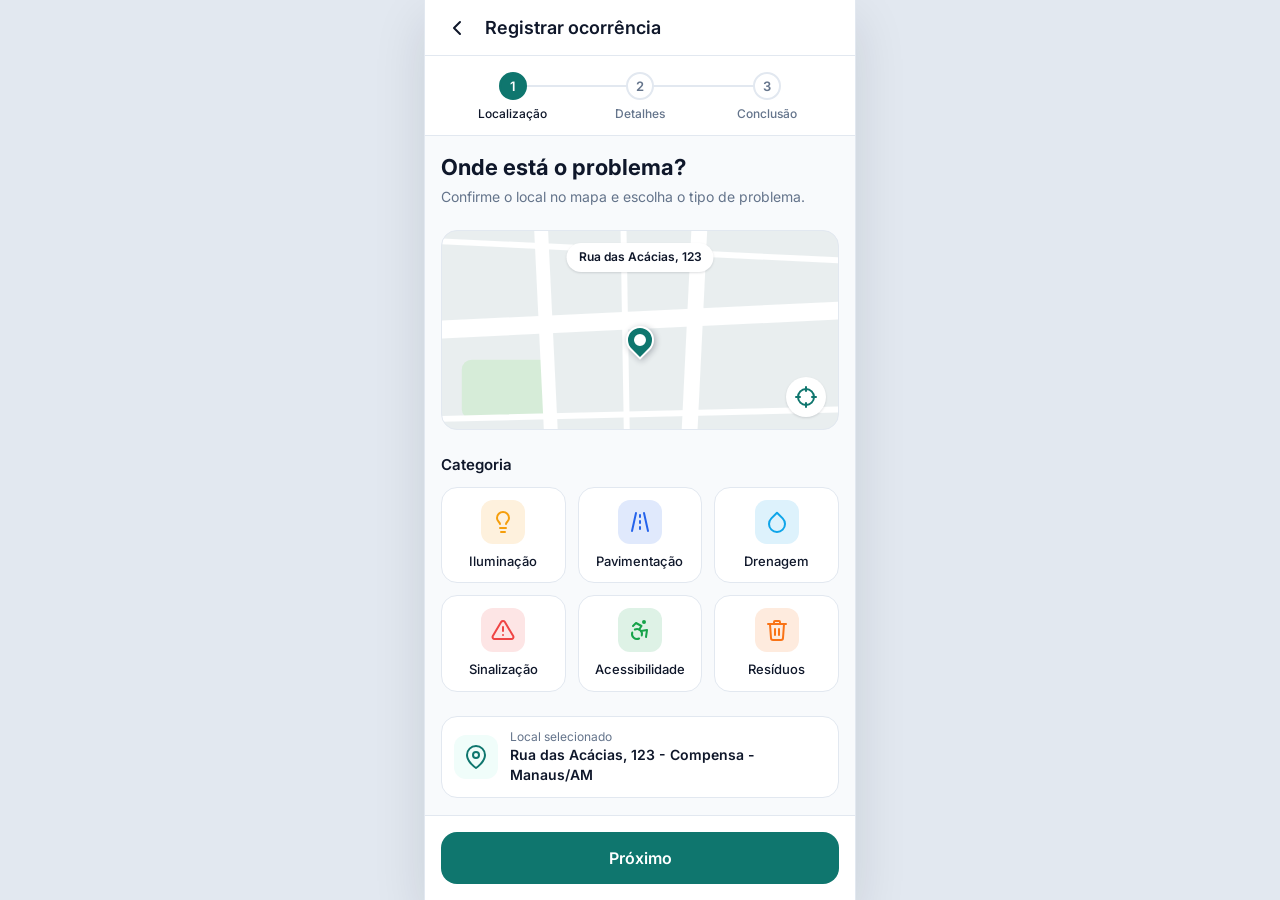
==== new-report-location.html @ d4194b4d "Primeiro commit" ====
<!DOCTYPE html>
<html lang="pt-BR">
  <head>
    <meta charset="utf-8" />
    <meta name="viewport" content="width=device-width, initial-scale=1, viewport-fit=cover" />
    <meta name="theme-color" content="#0f766e" />
    <title>Registrar ocorrência · Localização · InfraBairro</title>
    <link rel="preconnect" href="https://fonts.googleapis.com" />
    <link rel="preconnect" href="https://fonts.gstatic.com" crossorigin />
    <link rel="stylesheet" href="https://fonts.googleapis.com/css2?family=Inter:wght@400;500;600;700;800&display=swap" />
    <link rel="stylesheet" href="css/main.css" />
    <script src="js/icons.js" defer></script>
    <script src="js/data.js" defer></script>
    <script src="js/app.js" defer></script>
    <script src="js/new-report-location.js" defer></script>
  </head>
  <body>
    <div class="app">
      <header class="topbar">
        <a class="icon-button" href="map.html" aria-label="Voltar"><span data-icon="chevron-left"></span></a>
        <h1 class="topbar__title">Registrar ocorrência</h1>
      </header>

      <div class="stepper-wrap">
        <ol class="stepper" aria-label="Etapas do registro">
          <li class="stepper__item is-current" aria-current="step"><span class="stepper__dot">1</span>Localização</li>
          <li class="stepper__item"><span class="stepper__dot">2</span>Detalhes</li>
          <li class="stepper__item"><span class="stepper__dot">3</span>Conclusão</li>
        </ol>
      </div>

      <!-- method="get": the browser itself carries the chosen category to the next page as
           ?category=... and blocks submitting without one (the radios are `required`). -->
      <form class="wizard" action="new-report-details.html" method="get">
        <div class="wizard__content">
          <div>
            <h2 class="section-title">Onde está o problema?</h2>
            <p class="section-subtitle">Confirme o local no mapa e escolha o tipo de problema.</p>
          </div>

          <div class="location-map">
            <span class="location-map__label">Rua das Acácias, 123</span>
            <span class="pin"></span>
            <button class="icon-button location-map__locate" type="button" aria-label="Usar minha localização" data-coming-soon>
              <span data-icon="crosshair"></span>
            </button>
          </div>

          <fieldset class="fieldset">
            <legend class="group-title">Categoria</legend>
            <div class="category-grid" id="category-grid"></div>
          </fieldset>

          <div class="location-card">
            <span class="location-card__icon" data-icon="map-pin"></span>
            <div>
              <small>Local selecionado</small>
              <strong>Rua das Acácias, 123 - Compensa - Manaus/AM</strong>
            </div>
          </div>
          <input type="hidden" name="address" value="Rua das Acácias, 123 - Compensa - Manaus/AM" />
        </div>

        <div class="wizard__footer">
          <button class="btn btn--primary" type="submit">Próximo</button>
        </div>
      </form>
    </div>
  </body>
</html>
---- css/main.css ----
/* Single entry point: pages link only this file. Order matters (tokens first). */
@import url('tokens.css');
@import url('base.css');
@import url('components.css');
@import url('pages.css');
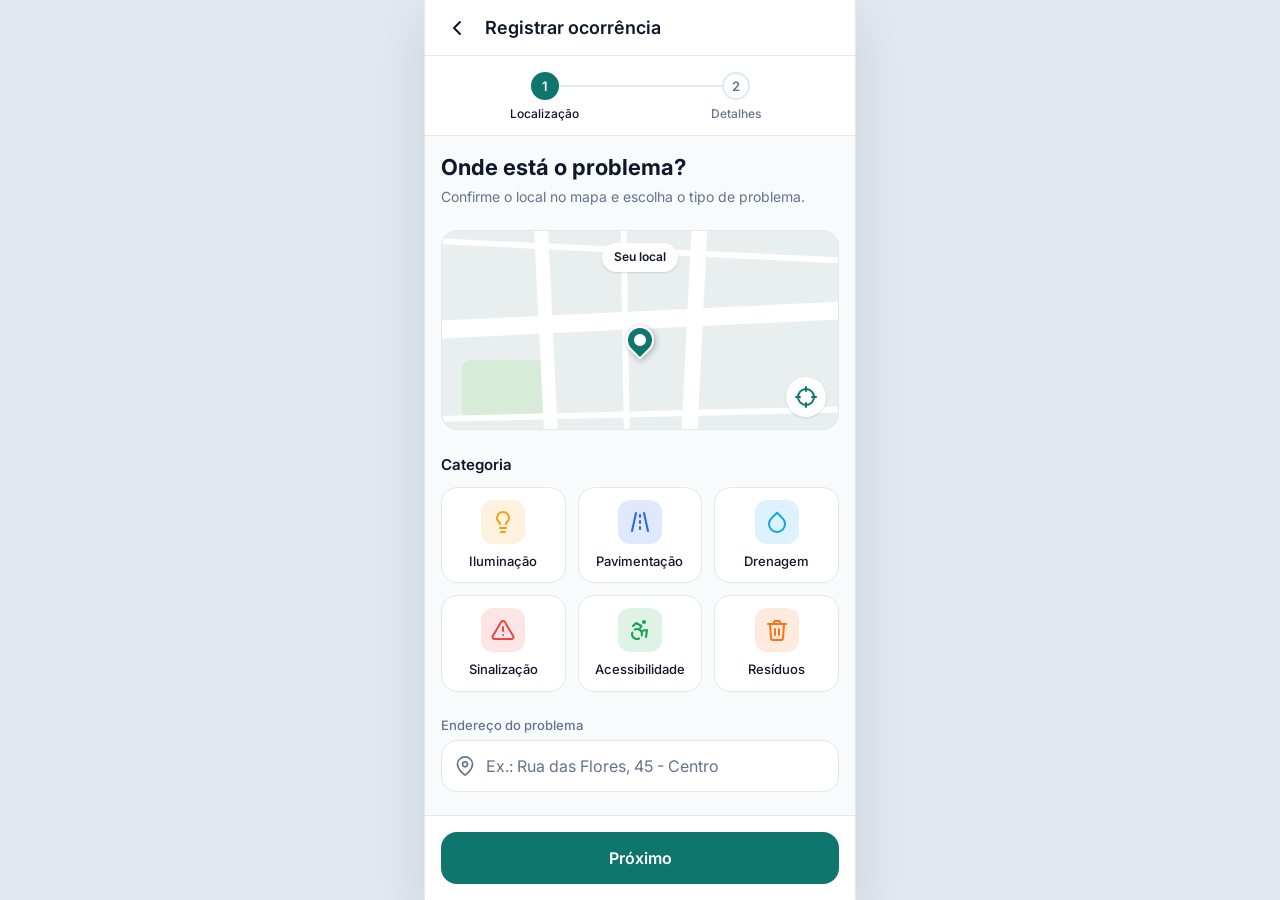
==== commit 54295889: "Permite digitar o endereço e ajusta etapas do registro Troca o endereço fixo por um campo de texto o" ====
--- a/new-report-location.html
+++ b/new-report-location.html
@@ -1,13 +1,19 @@
-<!DOCTYPE html>
+<!doctype html>
 <html lang="pt-BR">
   <head>
     <meta charset="utf-8" />
-    <meta name="viewport" content="width=device-width, initial-scale=1, viewport-fit=cover" />
+    <meta
+      name="viewport"
+      content="width=device-width, initial-scale=1, viewport-fit=cover"
+    />
     <meta name="theme-color" content="#0f766e" />
     <title>Registrar ocorrência · Localização · InfraBairro</title>
     <link rel="preconnect" href="https://fonts.googleapis.com" />
     <link rel="preconnect" href="https://fonts.gstatic.com" crossorigin />
-    <link rel="stylesheet" href="https://fonts.googleapis.com/css2?family=Inter:wght@400;500;600;700;800&display=swap" />
+    <link
+      rel="stylesheet"
+      href="https://fonts.googleapis.com/css2?family=Inter:wght@400;500;600;700;800&display=swap"
+    />
     <link rel="stylesheet" href="css/main.css" />
     <script src="js/icons.js" defer></script>
     <script src="js/data.js" defer></script>
@@ -17,15 +23,20 @@
   <body>
     <div class="app">
       <header class="topbar">
-        <a class="icon-button" href="map.html" aria-label="Voltar"><span data-icon="chevron-left"></span></a>
+        <a class="icon-button" href="map.html" aria-label="Voltar"
+          ><span data-icon="chevron-left"></span
+        ></a>
         <h1 class="topbar__title">Registrar ocorrência</h1>
       </header>
 
       <div class="stepper-wrap">
         <ol class="stepper" aria-label="Etapas do registro">
-          <li class="stepper__item is-current" aria-current="step"><span class="stepper__dot">1</span>Localização</li>
-          <li class="stepper__item"><span class="stepper__dot">2</span>Detalhes</li>
-          <li class="stepper__item"><span class="stepper__dot">3</span>Conclusão</li>
+          <li class="stepper__item is-current" aria-current="step">
+            <span class="stepper__dot">1</span>Localização
+          </li>
+          <li class="stepper__item">
+            <span class="stepper__dot">2</span>Detalhes
+          </li>
         </ol>
       </div>
 
@@ -35,13 +46,20 @@
         <div class="wizard__content">
           <div>
             <h2 class="section-title">Onde está o problema?</h2>
-            <p class="section-subtitle">Confirme o local no mapa e escolha o tipo de problema.</p>
+            <p class="section-subtitle">
+              Confirme o local no mapa e escolha o tipo de problema.
+            </p>
           </div>
 
           <div class="location-map">
-            <span class="location-map__label">Rua das Acácias, 123</span>
+            <span class="location-map__label">Seu local</span>
             <span class="pin"></span>
-            <button class="icon-button location-map__locate" type="button" aria-label="Usar minha localização" data-coming-soon>
+            <button
+              class="icon-button location-map__locate"
+              type="button"
+              aria-label="Usar minha localização"
+              data-coming-soon
+            >
               <span data-icon="crosshair"></span>
             </button>
           </div>
@@ -51,14 +69,23 @@
             <div class="category-grid" id="category-grid"></div>
           </fieldset>
 
-          <div class="location-card">
-            <span class="location-card__icon" data-icon="map-pin"></span>
-            <div>
-              <small>Local selecionado</small>
-              <strong>Rua das Acácias, 123 - Compensa - Manaus/AM</strong>
+          <div class="field">
+            <label class="field__label" for="address"
+              >Endereço do problema</label
+            >
+            <div class="field__control">
+              <span class="field__icon" data-icon="map-pin"></span>
+              <input
+                class="field__input"
+                id="address"
+                name="address"
+                type="text"
+                placeholder="Ex.: Rua das Flores, 45 - Centro"
+                autocomplete="street-address"
+                required
+              />
             </div>
           </div>
-          <input type="hidden" name="address" value="Rua das Acácias, 123 - Compensa - Manaus/AM" />
         </div>
 
         <div class="wizard__footer">
